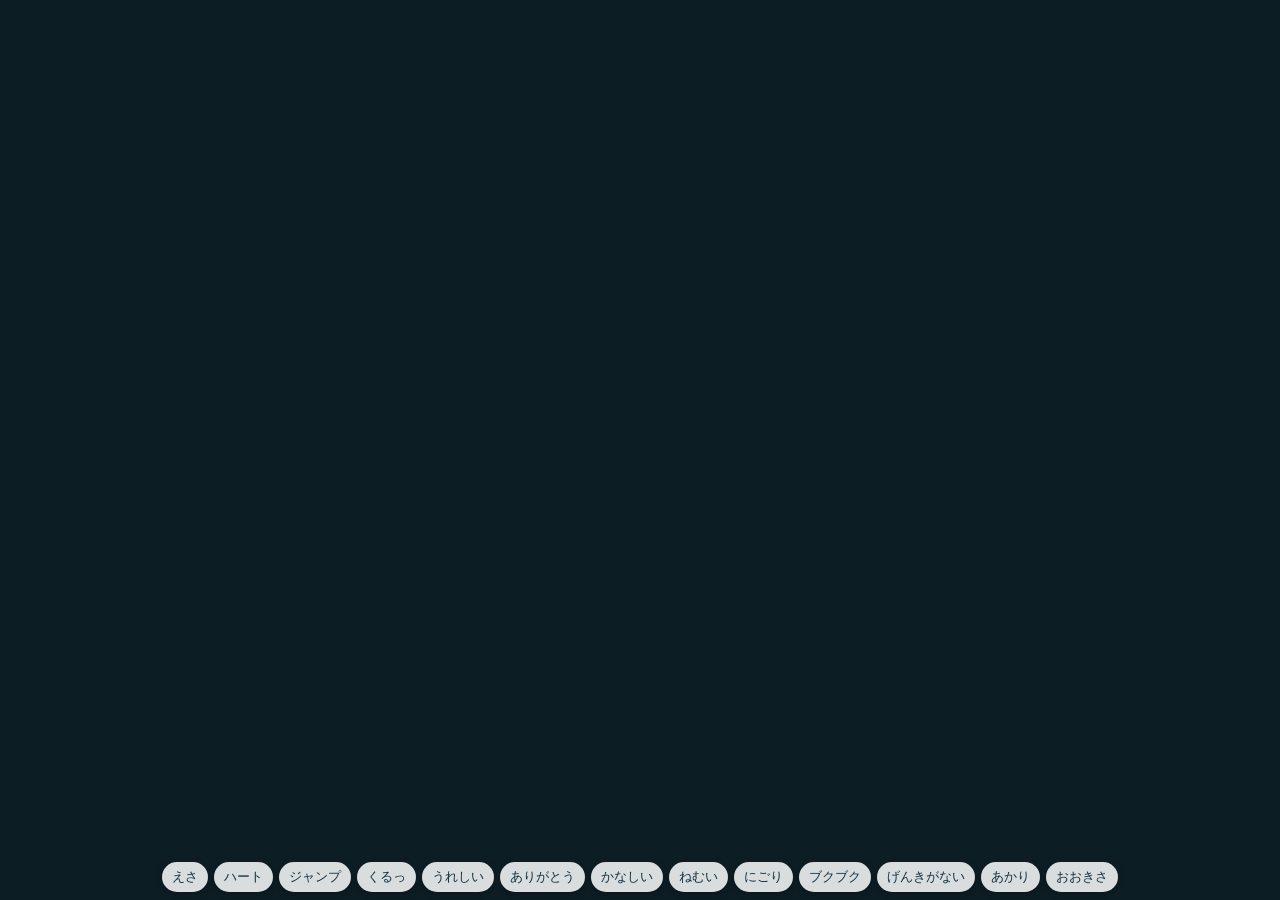
==== demo/aquarium.html @ 8504b575 "3Dの すいそう（Three.js）と 魚の絵10まい Co-Authored-By: Claude Opus 5.5 <noreply@anthropic.com>" ====
<!doctype html>
<html lang="ja">
<head>
<meta charset="utf-8">
<meta name="viewport" content="width=device-width, initial-scale=1, viewport-fit=cover">
<link rel="icon" href="data:,">
<title>すいそう テスト</title>
<style>
  html, body { margin: 0; height: 100%; background: #0d1d24; overflow: hidden; font-family: system-ui, sans-serif; }
  #aq { position: fixed; inset: 0; width: 100vw; height: 100vh; display: block; }
  #ui { position: fixed; left: 8px; right: 8px; bottom: 8px; display: flex; flex-wrap: wrap; gap: 6px; justify-content: center; pointer-events: none; }
  #ui button { pointer-events: auto; font-size: 13px; padding: 6px 10px; border-radius: 16px; border: 0; background: rgba(255,255,255,0.85); color: #134; box-shadow: 0 2px 6px rgba(0,0,0,0.25); }
  #ui button.on { background: #ffd34d; }
  #stats { position: fixed; top: 6px; left: 8px; color: #fff; font: 12px monospace; text-shadow: 0 1px 2px #000; pointer-events: none; }
  #tap { position: fixed; padding: 3px 8px; background: #fff; border-radius: 10px; font-size: 13px; pointer-events: none; transform: translate(-50%, -130%); display: none; }
</style>
</head>
<body>
<canvas id="aq"></canvas>
<div id="stats"></div>
<div id="tap"></div>
<div id="ui">
  <button data-a="feed">えさ</button>
  <button data-r="heart">ハート</button>
  <button data-r="jump">ジャンプ</button>
  <button data-r="spin">くるっ</button>
  <button data-r="happy">うれしい</button>
  <button data-r="thanks">ありがとう</button>
  <button data-r="sad">かなしい</button>
  <button data-r="sleepy">ねむい</button>
  <button data-a="dirt">にごり</button>
  <button data-a="bubbles">ブクブク</button>
  <button data-a="weak">げんきがない</button>
  <button data-a="light">あかり</button>
  <button data-a="grow">おおきさ</button>
</div>
<script type="module">
import { createAquarium } from '../js/aquarium/index.js';
import { FISH } from '../js/data/fish.js';

const q = new URLSearchParams(location.search);
const aq = createAquarium(document.getElementById('aq'), { water: q.get('water') || 'fresh' });
window.aq = aq;

const fish = [];
let n = 0;
for (const s of FISH) {
  const cnt = s.swim?.school ? 3 : 2;
  for (let i = 0; i < cnt; i++) fish.push({ uid: 'f' + (n++), speciesId: s.id, stage: i === 0 ? 2 : 1, health: 90, happy: 70 });
}
aq.setFish(fish);
let decor = ['stone', 'plant', 'plant', 'driftwood', 'heater', 'filter', 'air_pump', 'light'];
aq.setDecor(decor);
const water = { dirt: 0, bubbles: true, light: 1 };
aq.setWater(water);
aq.start();

let last = 0;
aq.on('eat', ({ uid }) => { last = uid; });
const tip = document.getElementById('tap');
aq.on('tapFish', ({ uid }) => {
  last = uid;
  const f = fish.find((x) => x.uid === uid);
  tip.textContent = FISH.find((s) => s.id === f.speciesId).name;
  tip.style.display = 'block';
  aq.react(uid, 'heart');
  clearTimeout(tip._t); tip._t = setTimeout(() => (tip.style.display = 'none'), 1500);
});
(function follow() {
  if (tip.style.display === 'block' && last) { const p = aq.screenPosOf(last); if (p) { tip.style.left = p.x + 'px'; tip.style.top = p.y + 'px'; } }
  requestAnimationFrame(follow);
})();

const pickFish = () => fish[Math.floor(Math.random() * fish.length)].uid;
document.getElementById('ui').addEventListener('click', (e) => {
  const b = e.target.closest('button'); if (!b) return;
  if (b.dataset.r) {
    // 1回で 3匹 に出す（見やすく）
    const ids = new Set(); while (ids.size < 3) ids.add(pickFish());
    for (const id of ids) aq.react(id, b.dataset.r);
    return;
  }
  switch (b.dataset.a) {
    case 'feed': aq.feed(0.3 + Math.random() * 0.4, 0.1); break;
    case 'dirt': water.dirt = water.dirt > 0 ? 0 : 0.8; aq.setWater(water); b.classList.toggle('on', water.dirt > 0); break;
    case 'bubbles': water.bubbles = !water.bubbles; aq.setWater(water); b.classList.toggle('on', !water.bubbles); break;
    case 'light': water.light = water.light > 0.5 ? 0.25 : 1; aq.setWater(water); b.classList.toggle('on', water.light < 0.5); break;
    case 'weak': {
      const weak = !b.classList.contains('on');
      b.classList.toggle('on', weak);
      fish.forEach((f, i) => { if (i % 2 === 0) f.health = weak ? 15 : 90; });
      aq.setFish(fish);
      break;
    }
    case 'grow': fish.forEach((f) => (f.stage = (f.stage + 1) % 3)); aq.setFish(fish); break;
  }
});
setInterval(() => { const s = aq.stats; document.getElementById('stats').textContent = `${s.fps}fps  dpr${s.pixelRatio}  ${s.fish}ひき  draw${s.calls}  tri${s.triangles}`; }, 500);

// 確認用：?shot=feed などで自動で動かす
const shot = q.get('shot');
if (shot === 'feed') setTimeout(() => { aq.feed(0.5, 0.1); aq.feed(0.3, 0.1); }, 300);
if (shot === 'react') setTimeout(() => { ['heart', 'thanks', 'sleepy', 'sad', 'happy', 'spin'].forEach((r, i) => aq.react('f' + (i * 4), r)); }, 300);
if (shot === 'dirt') { water.dirt = 0.8; aq.setWater(water); }
if (shot === 'weak') { fish.forEach((f, i) => { if (i % 2 === 0) f.health = 10; }); aq.setFish(fish); }
if (shot === 'dark') { water.light = 0.2; aq.setWater(water); }
</script>
</body>
</html>
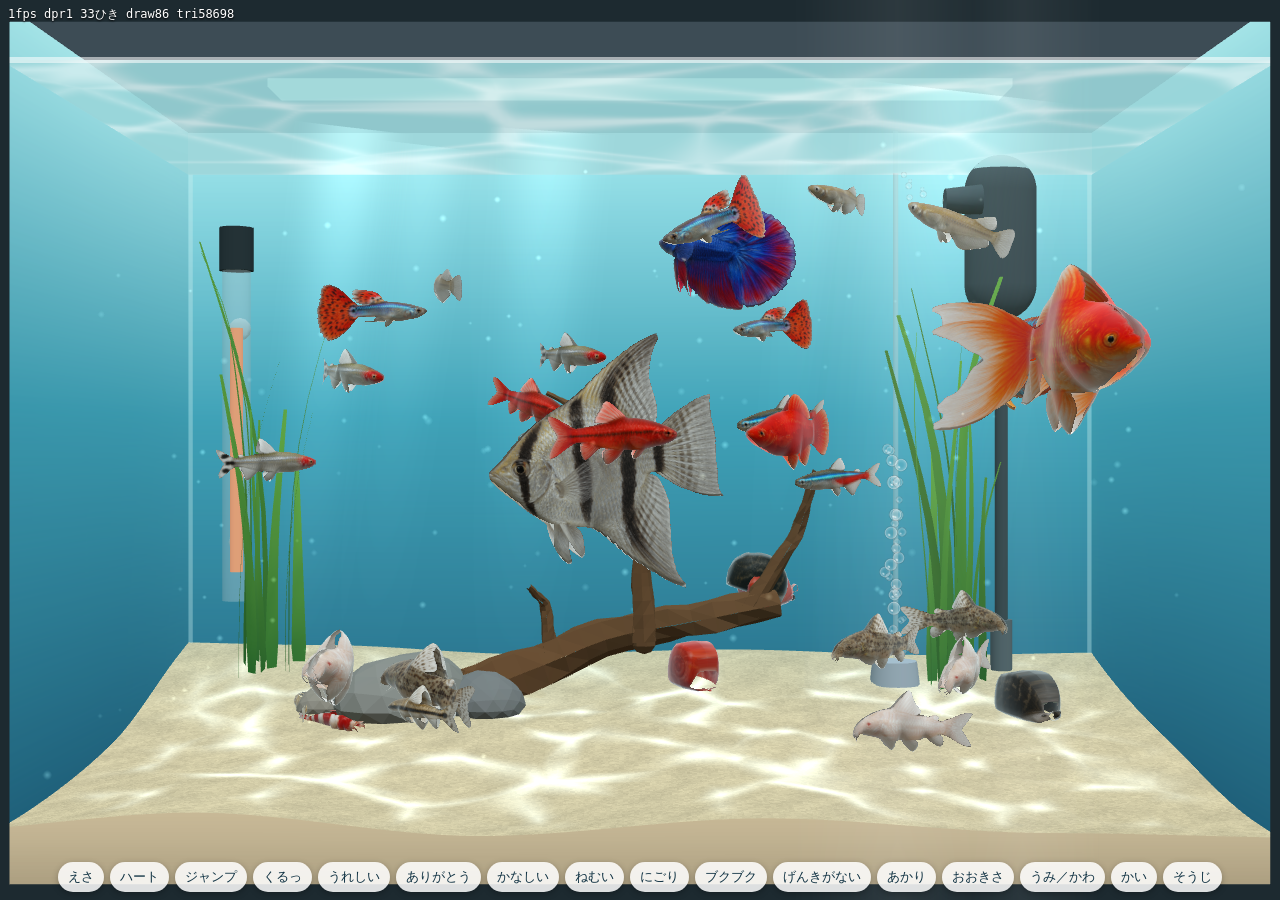
==== commit daede664: "v0.2.0 うみの すいそう・すいそう6つの へや・かい・そうじの あみ・ハートの カウンター Co-Authored-By: Claude Opus 5.5 <noreply@anthropic." ====
--- a/demo/aquarium.html
+++ b/demo/aquarium.html
@@ -33,6 +33,9 @@
   <button data-a="weak">げんきがない</button>
   <button data-a="light">あかり</button>
   <button data-a="grow">おおきさ</button>
+  <button data-a="salt">うみ／かわ</button>
+  <button data-a="snail">かい</button>
+  <button data-a="clean">そうじ</button>
 </div>
 <script type="module">
 import { createAquarium } from '../js/aquarium/index.js';
@@ -42,14 +45,27 @@
 const aq = createAquarium(document.getElementById('aq'), { water: q.get('water') || 'fresh' });
 window.aq = aq;
 
+const salt = q.get('water') === 'salt';
+if (q.get('ui') === '0') document.getElementById('ui').style.display = 'none';   // スクショ用
+// データ（fish.js）にまだ無い v0.2 の種も、水槽の予備の値で泳がせる
+const NEW_FRESH = ['platy', 'cherry_barb', 'otocinclus', 'dwarf_gourami', 'rummy_nose'];
+const NEW_SALT = ['clownfish', 'blue_tang', 'skunk_shrimp', 'yellow_tang', 'blue_damsel', 'firefish', 'mandarin'];
+const SNAILS = salt ? ['shittaka', 'shittaka'] : ['ishimaki', 'ramshorn'];
+const SCHOOL = new Set(['cherry_barb', 'rummy_nose']);
+const ids = salt ? NEW_SALT : [...FISH.filter((s) => s.water !== 'salt').map((s) => s.id), ...NEW_FRESH];
 const fish = [];
 let n = 0;
-for (const s of FISH) {
-  const cnt = s.swim?.school ? 3 : 2;
-  for (let i = 0; i < cnt; i++) fish.push({ uid: 'f' + (n++), speciesId: s.id, stage: i === 0 ? 2 : 1, health: 90, happy: 70 });
+for (const id of [...new Set(ids)]) {
+  const s = FISH.find((x) => x.id === id);
+  const cnt = (s?.swim?.school || SCHOOL.has(id)) ? 3 : salt ? 2 : 1;
+  for (let i = 0; i < cnt; i++) fish.push({ uid: 'f' + (n++), speciesId: id, stage: i === 0 ? 2 : 1, health: 90, happy: 70 });
 }
-aq.setFish(fish);
-let decor = ['stone', 'plant', 'plant', 'driftwood', 'heater', 'filter', 'air_pump', 'light'];
+const snails = SNAILS.map((id, i) => ({ uid: 's' + i, speciesId: id, stage: 2, health: 90, happy: 70 }));
+let showSnail = q.get('snail') !== '0';
+const allFish = () => (showSnail ? [...fish, ...snails] : fish);
+aq.setFish(allFish());
+let decor = salt ? ['liverock', 'liverock', 'coral', 'coral', 'coral', 'heater', 'filter', 'air_pump', 'light']
+  : ['stone', 'plant', 'plant', 'driftwood', 'heater', 'filter', 'air_pump', 'light'];
 aq.setDecor(decor);
 const water = { dirt: 0, bubbles: true, light: 1 };
 aq.setWater(water);
@@ -60,8 +76,9 @@
 const tip = document.getElementById('tap');
 aq.on('tapFish', ({ uid }) => {
   last = uid;
-  const f = fish.find((x) => x.uid === uid);
-  tip.textContent = FISH.find((s) => s.id === f.speciesId).name;
+  const f = allFish().find((x) => x.uid === uid);
+  const sp = FISH.find((s) => s.id === f.speciesId);
+  tip.textContent = sp ? sp.name : f.speciesId;
   tip.style.display = 'block';
   aq.react(uid, 'heart');
   clearTimeout(tip._t); tip._t = setTimeout(() => (tip.style.display = 'none'), 1500);
@@ -89,10 +106,19 @@
       const weak = !b.classList.contains('on');
       b.classList.toggle('on', weak);
       fish.forEach((f, i) => { if (i % 2 === 0) f.health = weak ? 15 : 90; });
-      aq.setFish(fish);
+      aq.setFish(allFish());
       break;
     }
-    case 'grow': fish.forEach((f) => (f.stage = (f.stage + 1) % 3)); aq.setFish(fish); break;
+    case 'salt': location.search = salt ? '' : '?water=salt'; break;
+    case 'snail': showSnail = !showSnail; aq.setFish(allFish()); b.classList.toggle('on', !showSnail); break;
+    case 'clean': {
+      // ゲームと同じ流れ：にごりを下げる指示と同時に あみ を出す（見た目はあみが出ていくときに変わる）
+      water.dirt = 0.05; aq.setWater(water);
+      document.querySelector('[data-a="dirt"]').classList.remove('on');
+      b.disabled = true; aq.playClean().then(() => { b.disabled = false; });
+      break;
+    }
+    case 'grow': fish.forEach((f) => (f.stage = (f.stage + 1) % 3)); aq.setFish(allFish()); break;
   }
 });
 setInterval(() => { const s = aq.stats; document.getElementById('stats').textContent = `${s.fps}fps  dpr${s.pixelRatio}  ${s.fish}ひき  draw${s.calls}  tri${s.triangles}`; }, 500);
@@ -102,8 +128,9 @@
 if (shot === 'feed') setTimeout(() => { aq.feed(0.5, 0.1); aq.feed(0.3, 0.1); }, 300);
 if (shot === 'react') setTimeout(() => { ['heart', 'thanks', 'sleepy', 'sad', 'happy', 'spin'].forEach((r, i) => aq.react('f' + (i * 4), r)); }, 300);
 if (shot === 'dirt') { water.dirt = 0.8; aq.setWater(water); }
-if (shot === 'weak') { fish.forEach((f, i) => { if (i % 2 === 0) f.health = 10; }); aq.setFish(fish); }
+if (shot === 'weak') { fish.forEach((f, i) => { if (i % 2 === 0) f.health = 10; }); aq.setFish(allFish()); }
 if (shot === 'dark') { water.light = 0.2; aq.setWater(water); }
+if (shot === 'clean') { water.dirt = 0.7; aq.setWater(water); setTimeout(() => { water.dirt = 0.05; aq.setWater(water); aq.playClean(); }, 1500); }
 </script>
 </body>
 </html>
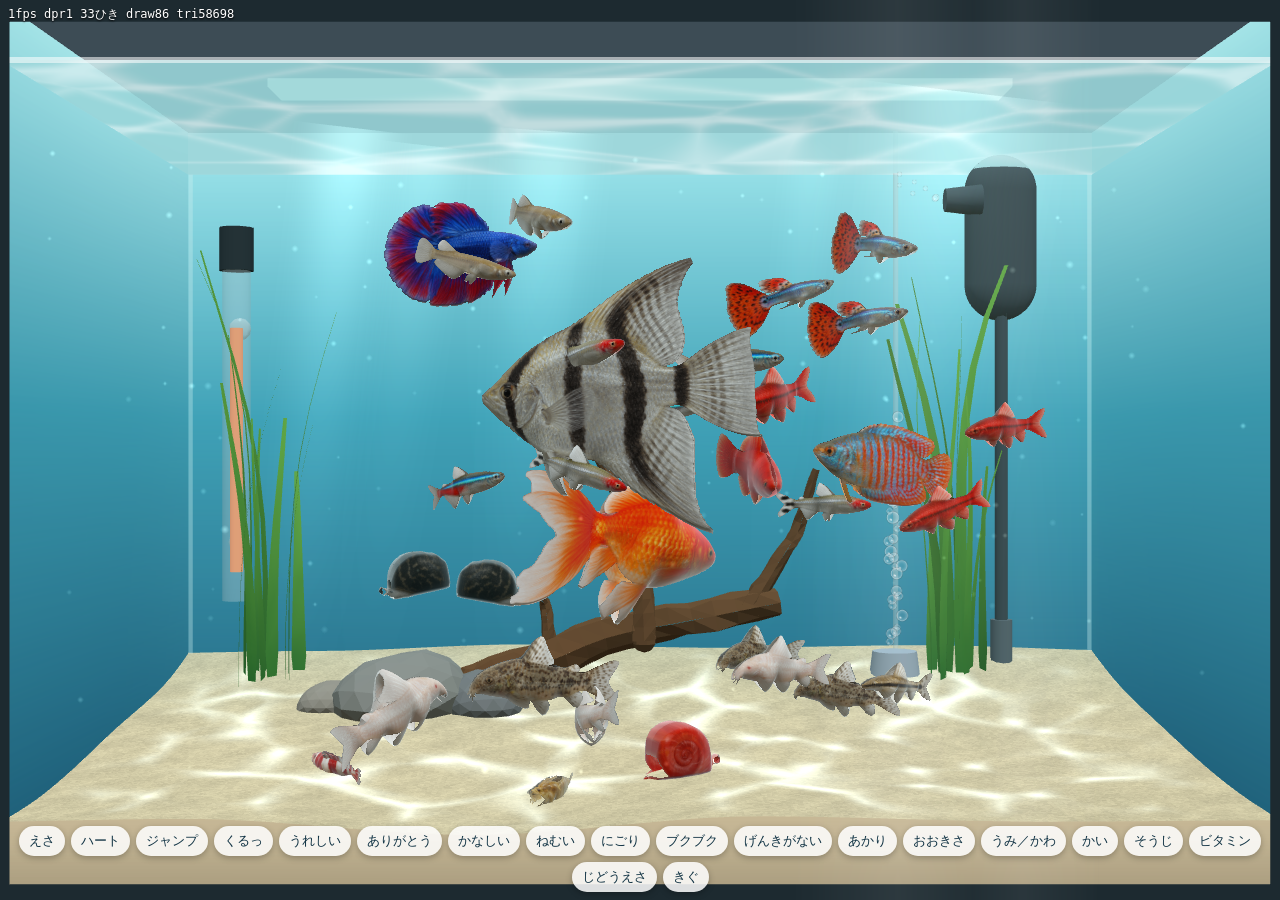
==== commit 8fcef8ad: "v0.3.0 がめんが くらく ならない・かいは べつわく2ひき・きぐ4つ・ビタミン・BGM 5きょく Co-Authored-By: Claude Opus 5.5 <noreply@anthrop" ====
--- a/demo/aquarium.html
+++ b/demo/aquarium.html
@@ -36,6 +36,9 @@
   <button data-a="salt">うみ／かわ</button>
   <button data-a="snail">かい</button>
   <button data-a="clean">そうじ</button>
+  <button data-a="vitamin">ビタミン</button>
+  <button data-a="auto">じどうえさ</button>
+  <button data-a="devices">きぐ</button>
 </div>
 <script type="module">
 import { createAquarium } from '../js/aquarium/index.js';
@@ -64,6 +67,11 @@
 let showSnail = q.get('snail') !== '0';
 const allFish = () => (showSnail ? [...fish, ...snails] : fish);
 aq.setFish(allFish());
+// ビタミンの好み（確認用）：3匹に1匹は だいすき、3匹に1匹は きらい
+const prefs = {};
+allFish().forEach((f, i) => { prefs[f.uid] = { vitamin: ['love', 'dislike', 'ok'][i % 3] }; });
+aq.setFoodPrefs(prefs);
+aq.on('eat', ({ uid, kind }) => { if (kind !== 'flake') console.log('eat', uid, kind); });
 let decor = salt ? ['liverock', 'liverock', 'coral', 'coral', 'coral', 'heater', 'filter', 'air_pump', 'light']
   : ['stone', 'plant', 'plant', 'driftwood', 'heater', 'filter', 'air_pump', 'light'];
 aq.setDecor(decor);
@@ -118,6 +126,14 @@
       b.disabled = true; aq.playClean().then(() => { b.disabled = false; });
       break;
     }
+    case 'vitamin': aq.feed(0.3 + Math.random() * 0.4, 0.1, { kind: 'vitamin' }); break;
+    case 'auto': aq.autoFeed(); break;
+    case 'devices': {
+      const on = !b.classList.contains('on'); b.classList.toggle('on', on);
+      const extra = ['auto_feeder', 'fan', 'co2_kit', 'skimmer'];
+      aq.setDecor(on ? [...decor, ...extra] : decor);
+      break;
+    }
     case 'grow': fish.forEach((f) => (f.stage = (f.stage + 1) % 3)); aq.setFish(allFish()); break;
   }
 });
@@ -130,6 +146,8 @@
 if (shot === 'dirt') { water.dirt = 0.8; aq.setWater(water); }
 if (shot === 'weak') { fish.forEach((f, i) => { if (i % 2 === 0) f.health = 10; }); aq.setFish(allFish()); }
 if (shot === 'dark') { water.light = 0.2; aq.setWater(water); }
+if (shot === 'devices') { aq.setDecor([...decor, 'auto_feeder', 'fan', 'co2_kit', 'skimmer']); setTimeout(() => aq.autoFeed(), 1200); }
+if (shot === 'vitamin') { setTimeout(() => { aq.feed(0.35, 0.1, { kind: 'vitamin' }); aq.feed(0.6, 0.1, { kind: 'vitamin' }); }, 300); }
 if (shot === 'clean') { water.dirt = 0.7; aq.setWater(water); setTimeout(() => { water.dirt = 0.05; aq.setWater(water); aq.playClean(); }, 1500); }
 </script>
 </body>
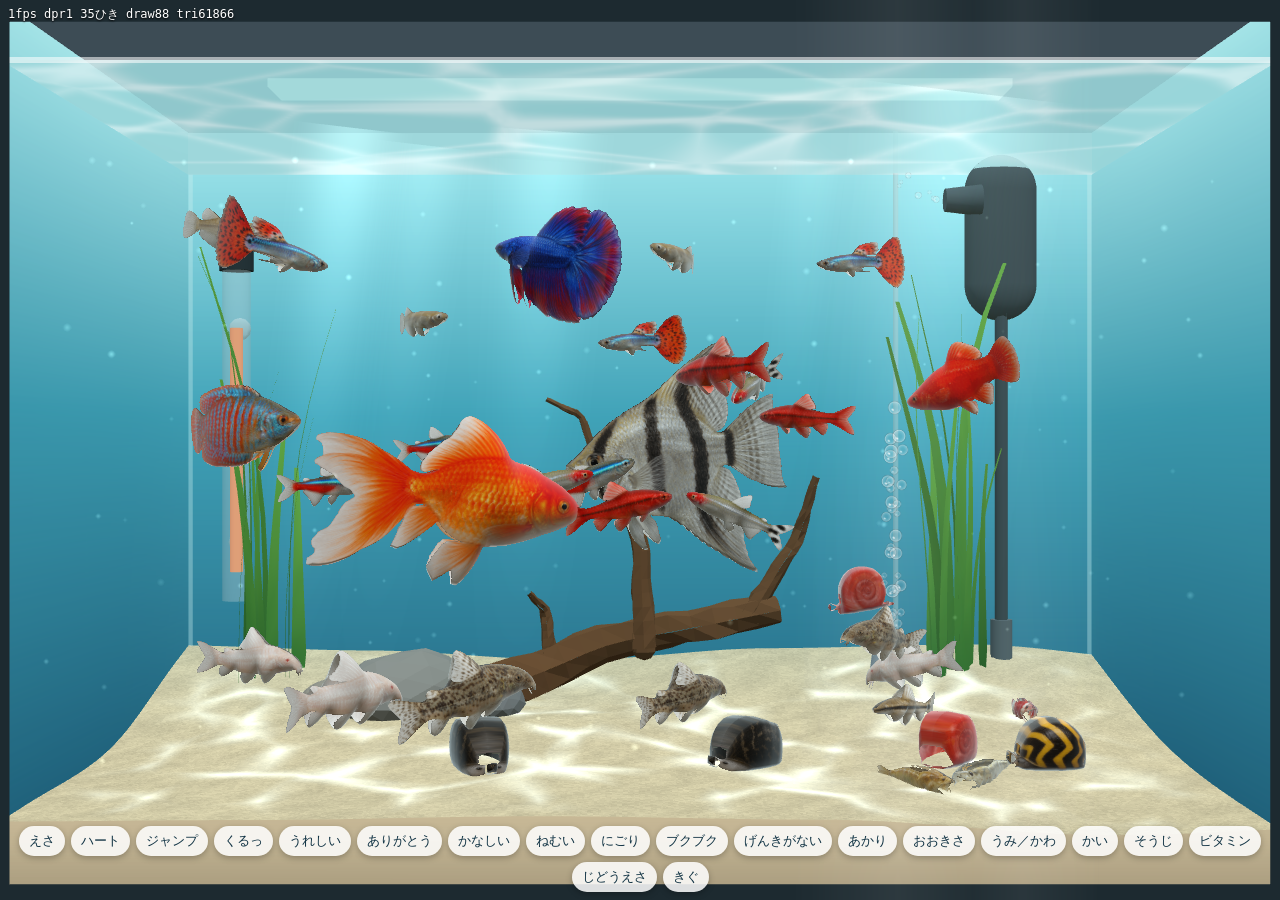
==== commit df7ebb86: "v0.4.0 うみの さかな 9・エビ 3・かい 2・うみでも つかえる かざり 6・ビタミンセット・コインが すこし でやすく・ごみ ゆっくり Co-Authored-By: Claude Opus" ====
--- a/demo/aquarium.html
+++ b/demo/aquarium.html
@@ -53,9 +53,9 @@
 // データ（fish.js）にまだ無い v0.2 の種も、水槽の予備の値で泳がせる
 const NEW_FRESH = ['platy', 'cherry_barb', 'otocinclus', 'dwarf_gourami', 'rummy_nose'];
 const NEW_SALT = ['clownfish', 'blue_tang', 'skunk_shrimp', 'yellow_tang', 'blue_damsel', 'firefish', 'mandarin'];
-const SNAILS = salt ? ['shittaka', 'shittaka'] : ['ishimaki', 'ramshorn'];
+const SNAILS = salt ? ['shittaka', 'magaki'] : ['ishimaki', 'ramshorn'];
 const SCHOOL = new Set(['cherry_barb', 'rummy_nose']);
-const ids = salt ? NEW_SALT : [...FISH.filter((s) => s.water !== 'salt').map((s) => s.id), ...NEW_FRESH];
+const ids = salt ? [...NEW_SALT, ...FISH.filter((s) => s.water === 'salt' && s.kind !== 'snail').map((s) => s.id)] : [...FISH.filter((s) => s.water !== 'salt').map((s) => s.id), ...NEW_FRESH];   // v0.4：海の 新しい種も fish.js から
 const fish = [];
 let n = 0;
 for (const id of [...new Set(ids)]) {
